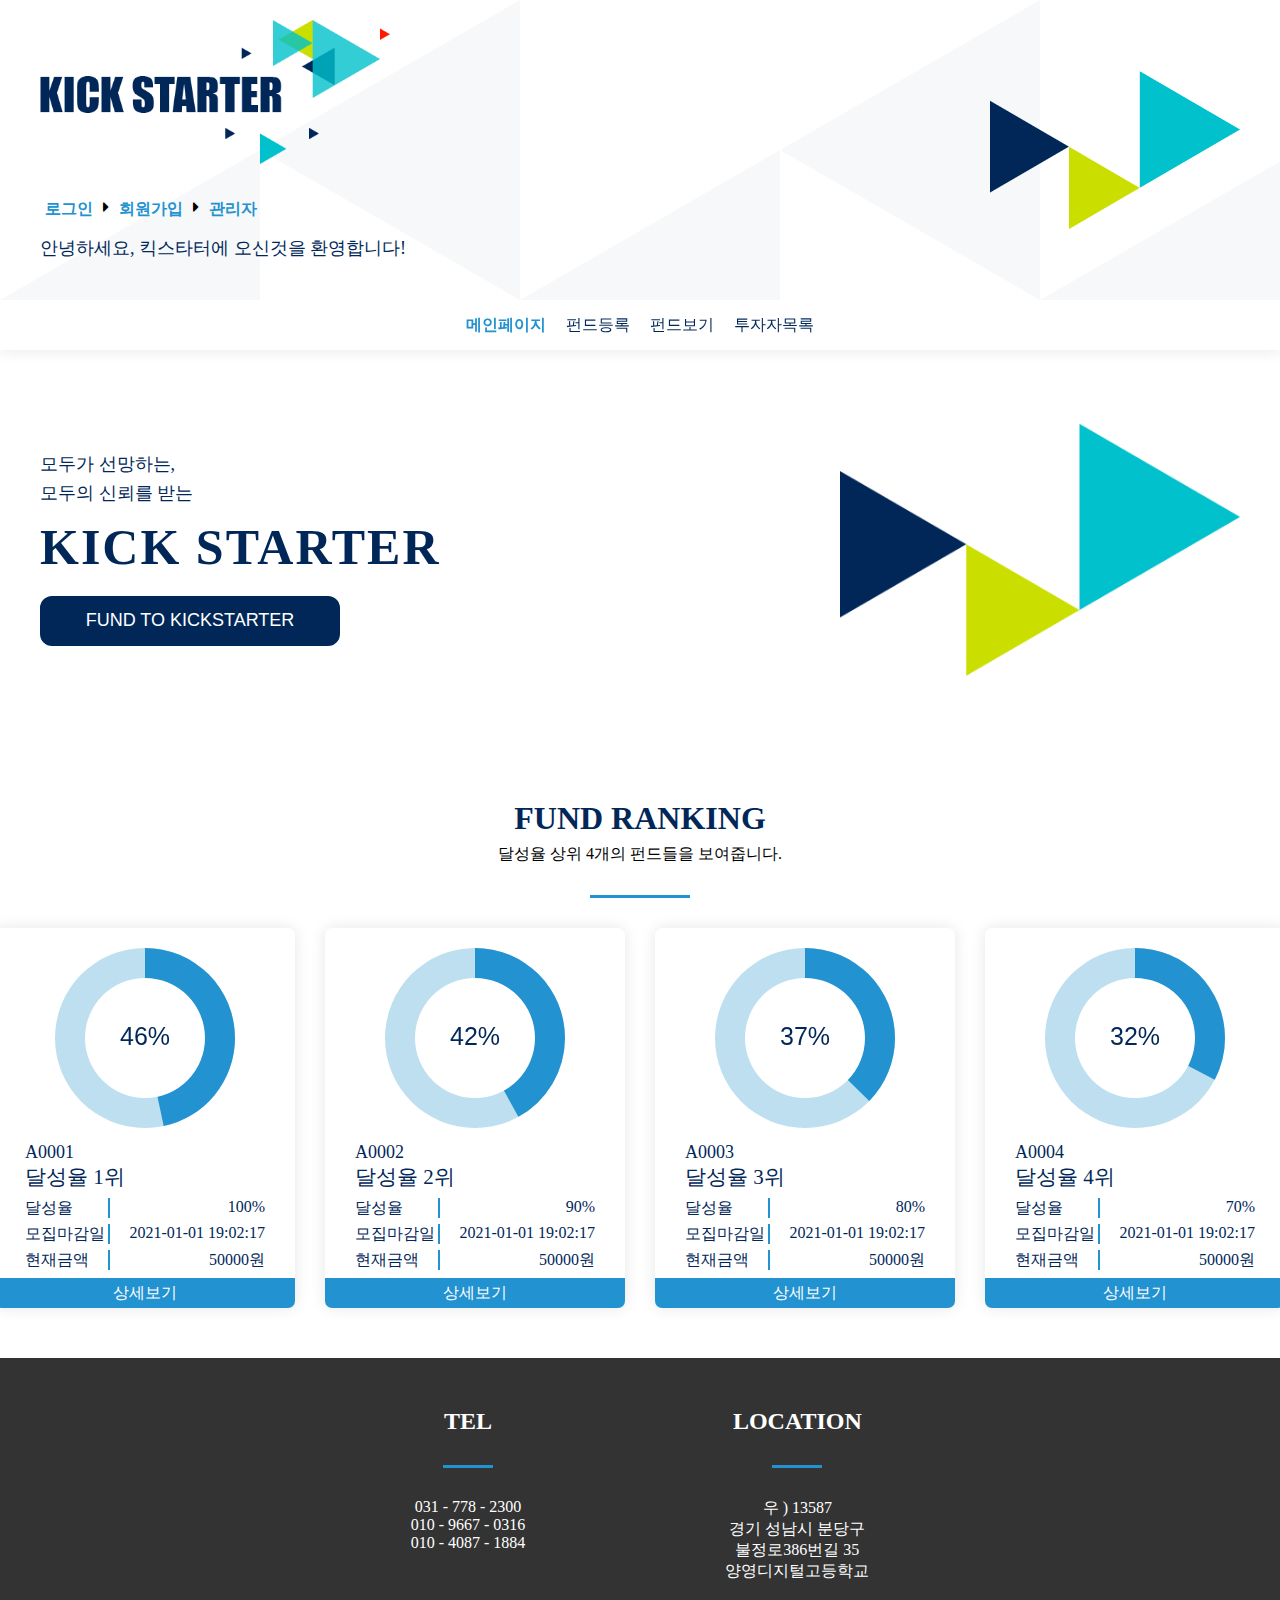
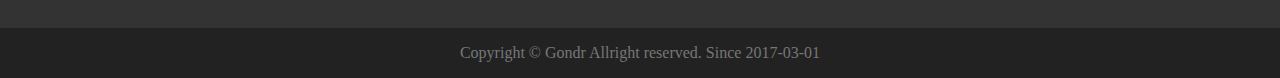
==== index.html @ 02df8975 "sdfg" ====
<!DOCTYPE html>
<html lang="ko">
<head>
	<meta charset="UTF-8">
	<meta name="viewport" content="width=device-width, initial-scale=1">
	<title>KICK STARTER</title>
	<link rel="stylesheet" href="/js/fontawesome/css/all.css">
	<link rel="stylesheet" href="/style.css">
	<script src="/js/jquery-3.4.1.js"></script>
	<script src="/js/Fund.js"></script>
	<script src="/js/Investor.js"></script>
	<script src="/js/script.js"></script>
</head>
<body>
	
	<header>
		<div class="size">
			<a href="/index.html">
				<img src="/images/logo.png" alt="logo">
			</a>
			<img src="/images/logo-2.png" alt="logo-2">
			<ul id="login-menu">
				<li><a href="/login.html">로그인</a></li>
				<li><i class="fas fa-caret-right"></i></li>
				<li><a href="/register.html">회원가입</a></li>
				<li><i class="fas fa-caret-right"></i></li>
				<li><a href="#">관리자</a></li>
			</ul>
			<p class="des">안녕하세요, 킥스타터에 오신것을 환영합니다!</p>
		</div>
	</header>

	<ul id="menu-bar">
		<li><a href="/index.html" class="click">메인페이지</a></li>
		<li><a href="/adapt.html">펀드등록</a></li>
		<li><a href="/fund.html">펀드보기</a></li>
		<li><a href="/investor.html">투자자목록</a></li>
	</ul>

	<section id="visual">
		<div class="size">
			<p>
				모두가 선망하는, <br>
				모두의 신뢰를 받는
			</p>
			<h3>KICK STARTER</h3>
			<button>FUND TO KICKSTARTER</button>
			<img src="/images/logo-2.png" alt="visuallogo">
		</div>
	</section>

	<section id="fund-ranking">
		<div class="ranking-title">
			<h3>FUND RANKING</h3>
			<p>달성율 상위 4개의 펀드들을 보여줍니다.</p>
			<div class="line100"></div>
		</div>
		<div class="ranking-form">
			<div class="ranking">
				<canvas width="240" height="200"></canvas>
				<h3>A0001</h3>
				<h2>달성율 1위</h2>
				<div class="rank-div">
					<div class="rank-left">
						달성율
					</div>
					<span>100%</span>
				</div>
				<div class="rank-div">
					<div class="rank-left">
						모집마감일
					</div>
					<span>2021-01-01 19:02:17</span>
				</div>
				<div class="rank-div">
					<div class="rank-left">
						현재금액
					</div>
					<span>50000원</span>
				</div>
				<button>상세보기</button>
			</div>
			<div class="ranking">
				<canvas width="240" height="200"></canvas>
				<h3>A0002</h3>
				<h2>달성율 2위</h2>
				<div class="rank-div">
					<div class="rank-left">
						달성율
					</div>
					<span>90%</span>
				</div>
				<div class="rank-div">
					<div class="rank-left">
						모집마감일
					</div>
					<span>2021-01-01 19:02:17</span>
				</div>
				<div class="rank-div">
					<div class="rank-left">
						현재금액
					</div>
					<span>50000원</span>
				</div>
				<button>상세보기</button>
			</div>
			<div class="ranking">
				<canvas width="240" height="200"></canvas>
				<h3>A0003</h3>
				<h2>달성율 3위</h2>
				<div class="rank-div">
					<div class="rank-left">
						달성율
					</div>
					<span>80%</span>
				</div>
				<div class="rank-div">
					<div class="rank-left">
						모집마감일
					</div>
					<span>2021-01-01 19:02:17</span>
				</div>
				<div class="rank-div">
					<div class="rank-left">
						현재금액
					</div>
					<span>50000원</span>
				</div>
				<button>상세보기</button>
			</div>
			<div class="ranking">
				<canvas width="240" height="200"></canvas>
				<h3>A0004</h3>
				<h2>달성율 4위</h2>
				<div class="rank-div">
					<div class="rank-left">
						달성율
					</div>
					<span>70%</span>
				</div>
				<div class="rank-div">
					<div class="rank-left">
						모집마감일
					</div>
					<span>2021-01-01 19:02:17</span>
				</div>
				<div class="rank-div">
					<div class="rank-left">
						현재금액
					</div>
					<span>50000원</span>
				</div>
				<button>상세보기</button>
			</div>
		</div>
	</section>

	<footer>
		<div class="footer-boxes">
			<div class="footer-box">
				<h3>TEL</h3>
				<div class="line50"></div>
				<p>
					031 - 778 - 2300 <br>
					010 - 9667 - 0316 <br>
					010 - 4087 - 1884
				</p>
			</div>
			<div class="footer-box">
				<h3>LOCATION</h3>
				<div class="line50"></div>
				<p>
					우 ) 13587 <br>
					경기 성남시 분당구 <br>
					불정로386번길 35 <br>
					양영디지털고등학교
				</p>
			</div>
		</div>
		<div class="footer-under">
			<p>Copyright &copy; Gondr Allright reserved. Since 2017-03-01</p>
		</div>
	</footer>

</body>
</html>
---- style.css ----
@charset "utf-8";

* {
	margin: 0;
	padding: 0;
	box-sizing: border-box;
}

ul,li {
	list-style: none;
}

a {
	text-decoration: none;
	color: #002758;
}

body {
	position: relative;
	width: 100%;
	height: 100%;
}

.size {
	position: relative;
	width: 1200px;
	height: 100%;
	margin: 0 auto;
}

.dn {
	display: none;
}

.db {
	display: block;
}

.line100 {
	width: 100px;
	height: 3px;
	margin: 30px auto;
	border: none;
	background-color: #2292d1;
}
.line50 {
	width: 50px;
	height: 3px;
	margin: 30px auto;
	border: none;
	background-color: #2292d1;
}

.click {
	font-weight: bold;	
	color: #2292d1 !important;
}

/*헤더설정*/
header {
	position: relative;
	width: 100%;
	height: 300px;
	background-color: #fff;
	background-image: url("/images/logo-back.png");
	background-repeat: repeat;
	z-index: 100;
}

header > .size > a > img {
	width: 350px;
	position: absolute;
	left: 0;
	top: 20px;
}

header > .size > img {
	width: 250px;
	position: absolute;
	right: 0;
	top: 50%;
	transform: translateY(-50%);
}

#login-menu {
	position: absolute;
	left: 0;
	bottom: 80px;
}

#login-menu > li {
	float: left;
	margin: 0 5px;
}

#login-menu > li > a {
	color: #2292d1;
	font-weight: bold;
	font-size: 16px;
}

.des {
	position: absolute;
	left: 0;
	bottom: 40px;
	font-size: 18px;
	color: #002758;
}

/*메뉴바*/
#menu-bar {
	width: 100%;
	height: 50px;
	background-color: #fff;
	box-shadow: 0px 0px 15px rgba(0,0,0,0.1);
	position: sticky;
	left: 0;
	top: 0;
	z-index: 50;
	display: flex;
	flex-direction: row;
	justify-content: center;
	align-items: center;
}
#menu-bar > li {
	margin: 0 10px;
}
#menu-bar > li > a {
	color: #002758;
}
#menu-bar > li > a:hover {
	font-weight: bold; 
	color: #2292d1;
}

/*푸터*/
footer {
	width: 100%;
	height: 320px;
	display: flex;
	flex-direction: column;
}

footer > .footer-boxes {
	width: 100%;
	height: 270px;
	background-color: #333;
	display: flex;
	flex-direction: row;
	justify-content: center;
	padding-top: 50px;
	color: #fff;
}

.footer-boxes > .footer-box {
	display: flex;
	flex-direction: column;
	align-items: center;
	margin: 0 100px;
	text-align: center;
}
.footer-box > h3 {
	font-size: 24px;
}
.footer-box > p {
	font-size: 16px;
}

footer > .footer-under {
	width: 100%;
	height: 50px;
	background-color: #222;
	text-align: center;
}
footer > .footer-under > p {
	color: #777;
	font-size: 16px;
	line-height: 50px;
}

/*메인-비쥬얼*/
#visual {
	width: 100%;
	height: 400px;
}

#visual > .size {
	padding-top: 100px;
}

#visual > .size > img {
	position: absolute;
	right: 0;
	top: 50%;
	transform: translateY(-50%);
	width: 400px;
}

#visual > .size > p {
	line-height: 1.6;
	font-size: 18px;
	color: #002758;
	font-weight: 400;
	margin-bottom: 10px;
}

#visual > .size > h3 {
	color: #002758;
	letter-spacing: 2px;
	font-weight: 600;
	font-size: 50px;
	margin-bottom: 20px;
}

#visual > .size > button {
	width: 300px;
	height: 50px;
	border: 2px solid #002758;
	background-color: #002758;
	color: #fff;
	border-radius: 12px;
	cursor: pointer;
	font-size: 18px;
	font-weight: 400;
}

#visual > .size > button:hover {
	background-color: #fff;
	color: #002758;
}

/*메인-펀드랭킹*/
#fund-ranking {
	width: 100%;
	margin: 50px auto;
	display: flex;
	flex-direction: column;
	align-items: center;
}
.ranking-title {
	display: flex;
	flex-direction: column;
	align-items: center;
	justify-content: center;
}
.ranking-title > h3 {
	color: #002758;
	font-size: 32px;
	font-weight: 600;
	margin-bottom: 7px;
}
.ranking-form {
	width: 1320px;
	height: 380px;
	display: flex;
	flex-direction: row;
	align-items: center;
}
.ranking {
	width: 300px;
	height: 100%;
	margin: 0 15px;
	background-color: #fff;
	box-shadow: 0px 0px 15px rgba(0,0,0,0.1);
	border-radius: 7px;
	position: relative;
	padding: 10px 30px;
	color: #002758;
}
.ranking > h3 {
	font-weight: 400;
	font-size: 18px;
}
.ranking > h2 {
	font-weight: 400;
	font-size: 21px;
	margin-bottom: 7px;
}
.rank-div {
	width: 100%;
	height: 20px;
	margin-bottom: 6px;
	position: relative;
}
.rank-left {
	position: absolute;
	left: 0;
	top: 0;
	width: 85px;
	height: 100%;
	border-right: 2px solid #2292d1;
}
.rank-div > span {
	position: absolute;
	right: 0;
	top: 0;
}
.rank-div > p {
	position: absolute;
	right: 0;
	top: 0;
}
.ranking > button {
	position: absolute;
	width: 100%;
	height: 30px;
	left: 0;
	bottom: 0;
	background-color: #2292d1;
	border: none;
	border-bottom-right-radius: 7px;
	border-bottom-left-radius: 7px;
	cursor: pointer;
	color: #fff;
	font-size: 16px;
}

/*펀드보기*/
#fund-view {
	width: 100%;
	height: auto;
	margin: 80px auto;
}

#fund-view > .size {
	display: flex;
	flex-direction: column;
	align-items: center;
}

.fund-view-title {
	width: 100%;
	display: flex;
	flex-direction: column;
	justify-content: center;
	align-items: center;
	color: #002758;
	margin-bottom: 50px;
}
.fund-view-title > h3 {
	font-size: 42px;
	font-weight: 400;
}
.fund-view-title > p {
	font-size: 16px;
}

.fund-upper {
	width: 100%;
	margin-bottom: 50px;
	padding-left: 30px;
}
.fund-upper > h3 {
	color: #2292d1;
	font-weight: 400;
	font-size: 27px;
}
#fcnt {
	font-weight: 600;
	font-size: 48px;
}
.fund-upper > p {
	color: #555;
	font-size: 18px;
	font-weight: 400;
}

.fund-form {
	width: 100%;
	display: flex;
	flex-direction: column;
}

.fund {
	width: 100%;
	/*height: 350px;*/
	background-color: #fff;
	box-shadow: 0px 0px 15px rgba(0,0,0,0.1);
	border-radius: 7px;
	display: flex;
	flex-direction: column;
	padding: 30px 50px;
	margin-bottom: 30px;
	position: relative;
}
.fund-title {
	position: relative;
	width: 100%;
	height: 50px;
	color: #002758;
	margin-bottom: 12px;
}
.fund-title > h3 {
	font-weight: 400;
	font-size: 18px;
}
.fund-title > h2 {
	font-weight: 400;
	font-size: 24px;
}
.fund-status {
	width: 120px;
	height: 35px;
	position: absolute;
	right: 0;
	top: 0;
	background-color: #f7f7f7;
	border-radius: 20px;
	text-align: center;
	line-height: 35px;
}
.fund-views {
	width: 100%; 
	height: 200px;
}
.fund-views > * {
	float: left;
}
.fund-notice {
	width: 800px;
	height: 100%;
	display: flex;
	flex-direction: row;
	justify-content: space-between;
	padding-top: 30px;
	margin-left: 20px;
}
.fund-notice > div {
	display: flex;
	flex-direction: column;
	align-items: center;
}
.fund-notice > div > h3 {
	color: #002758;
	font-size: 21px;
	font-weight: 400;
}
.fund-notice > div > p {
	color: #333;
	font-size: 18px;
	font-weight: 400;
}
.fund-btns {
	height: 30px;
	position: absolute;
	right: 60px;
	bottom: 20px;
}
.fund-btns > button {
	height: 100%;
	padding: 0 20px;
	border: 1px solid #2292d1;
	border-radius: 12px;
	background-color: #fff;
	color: #2292d1;
	text-align: center;
	height: 30px;
	cursor: pointer;
	margin-left: 7px;
}

/*페이지네이션*/
#pagination-bar {
	display: flex;
	flex-direction: row;
	justify-content: center;
	align-items: center;
	margin-top: 20px;
}
#pagination-bar > li {
	margin: 0 2px;
}
#pagination-bar > li > a {
	width: 30px;
	height: 30px;
	background-color: #fff;
	border: 1px solid #2292d1;
	color: #2292d1;
	display: block;
	text-align: center;
	line-height: 30px;
}

/*펀드등록*/
#fund-adapt {
	width: 100%;
	height: 1080px;
	background-image: url("/images/background.png");
	background-size: cover;
	background-position: center;
	display: flex;
	justify-content: center;
	align-items: center;
}
.adapt {
	width: 500px;
	height: 800px;
	background-color: #fff;
	box-shadow: 0px 0px 15px rgba(0,0,0,.1);
	border-radius: 12px;
	padding: 20px 70px;
	position: relative;
}
.adapt-title {
	width: 100%;
	display: flex;
	flex-direction: column;
	justify-content: center;
	align-items: center;
	margin-bottom: 30px;
}
.adapt-title > h3 {
	color: #002758;
	font-weight: 400;
	font-size: 27px;
}
.adapt-title > p {
	color: #555;
	font-weight: 400;
	font-size: 16px;
}
.adapt-notice {
	width: 100%;
	margin-bottom: 20px;
}
.adapt-notice > h3 {
	color: #002758;
	font-weight: 400;
	font-size: 18px;
	margin-bottom: 7px;
}
.adapt-notice > input {
	width: 100%;
	height: 30px;
	background-color: #fff;
	border: none;
	border-bottom: 1px solid #2292d1;
	padding: 0 12px;
}
.adapt-notice > textarea {
	resize: none;
	width: 100%;
	height: 100px;
	border: none;
	border : 1px solid #2292d1;
	padding: 20px;
}
.ok {
	width: 350px;
	height: 50px;
	background-color: #00c1cc;
	border: none;
	color: #fff;
	font-size: 21px;
	font-weight: 400;
	position: absolute;
	left: 50%;
	bottom: 40px;
	transform: translateX(-50%);
	cursor: pointer;
}

/*회원가입*/

#fund-register {
	width: 100%;
	height: 800px;
	background-image: url("/images/background.png");
	background-size: cover;
	background-position: center;
	display: flex;
	justify-content: center;
	align-items: center;
}

.register {
	width: 500px;
	height: 550px;
	background-color: #fff;
	box-shadow: 0px 0px 15px rgba(0,0,0,.1);
	border-radius: 12px;
	padding: 20px 70px;
	position: relative;
}


/*투자자목록*/
#fund-investor {
	width: 100%;
	height: auto;
	margin: 80px auto;
}

.investor-title {
	width: 100%;
	display: flex;
	flex-direction: column;
	justify-content: center;
	align-items: center;
	color: #002758;
	margin-bottom: 50px;
}
.investor-title > h3 {
	font-size: 42px;
	font-weight: 400;
}
.investor-title > p {
	font-size: 16px;
}

.investor-upper {
	width: 100%;
	height: 90px;
	margin-bottom: 50px;
	padding-left: 30px;
	position: relative;
}
.investor-upper > h3 {
	color: #2292d1;
	font-weight: 400;
	font-size: 27px;
}
#icnt {
	font-weight: 600;
	font-size: 48px;
}
.investor-upper > p {
	color: #555;
	font-size: 18px;
	font-weight: 400;
}
#inv {
	width: 150px;
	height: 35px;
	position: absolute;
	right: 0;
	bottom: 0;
	background: none;
	border: none;
	border-bottom: 2px solid #2292d1;
	color: #002758;
	font-weight: 400;
	font-size: 18px;
	padding-left: 12px;
}

.investor-form {
	width: 100%;
	display: flex;
	flex-direction: column;
}
.investor-form-title {
	width: 100%;
	height: 50px;
	display: flex;
	flex-direction: row;
	justify-content: space-between;
	align-items: center;
	border-bottom: 2px solid #2292d1;
	margin-bottom: 20px;
}
.investor-form-title > div {
	flex: 1;
	text-align: center;
	color: #2292d1;
}
.investor {
	width: 100%;
	height: 70px;
	background-color: #fff;
	box-shadow: 0px 0px 15px rgba(0,0,0,0.1);
	margin-bottom: 20px;
	border-radius: 12px;
	display: flex;
	flex-direction: row;
	justify-content: space-between;
	align-items: center;
}
.investor > div {
	flex: 1;
	text-align: center;
	color: #002758;
	display: flex;
	flex-direction: row; 
	justify-content: center;
	align-items: center;
}
.investor > div > canvas {
	border-radius: 7px;
	margin-right: 5px;
}

/*반응형*/
@media (max-width: 480px) {

	body {
		width: 480px;
	}

	.size {
		width: 400px;
	}

	/*헤더*/
	header {
		height: 200px;
		background-size: cover;
		background-position: center;
	}

	header > .size > a > img {
		width: 250px;
	}

	header > .size > img {
		display: none;
	}

	#login-menu {
		bottom: 50px;
	}

	.des {
		bottom: 15px;
	}

	/*푸터*/
	.footer-boxes > .footer-box {
		margin: 0 30px; 
	}

	/*메인-비쥬얼*/
	#visual {
		height: 500px;
	}

	#visual > .size {
		padding-top: 50px;
		text-align: center;
	}

	#visual > .size > img {
		width: 300px;
		top: unset;
		bottom: 30px;
		left: 50%;
		transform: translateX(-50%);
	}

	/*메인-펀드랭킹*/
	.ranking-form {
		width: auto;
		margin: 0 auto;
		height: auto; 
		flex-direction: column;
	}
	.ranking {
		height: 380px;
		margin-bottom: 20px;
	}

	/*펀드보기*/
	.fund {
		padding: 40px 30px;
		height: 560px; 	
		position: relative;
	}
	.fund-title {
		padding-top: 15px;
		margin-bottom: 15px;
	}
	.fund-status {
		top: -10px;
	}
	.fund-views {
		height: auto;
		text-align: center;
		position: relative;
		margin: 20px auto;
	}
	.fund-views > canvas {
		margin: 0 auto;
		width: 50%;
		position: absolute;
		left: 0;
	}
	.fund-notice {
		width: 50%;
		height: auto;
		position: absolute;
		right: 0;
		flex-direction: column;
	}
	.fund-notice > div {
		margin-bottom: 20px;
	}
	.fund-notice > div > .line50 {
		margin: 7px auto;
	}
	.fund-notice > div > h3 {
		color: #2292d1;
	}
	.fund-btns {
		width: 100%;
		height: 30px;
		left: 0;
		padding-left: 30px;
	}
	.fund-btns > button {
		padding: 0 50px;
	}
	/*펀드등록*/
	#fund-adapt {
		height: auto;
	}
	.adapt {
		margin-top: 30px;
		width: auto;
		background: none;
		box-shadow: none;
	}
	.adapt-notice > input {
		background: none;
	}

	/*회원가입*/
	#fund-register {
		height: auto;
	}
	.register {
		margin-top: 30px;
		background: none;
		box-shadow: none;
	}

	/*투자자목록*/
	.investor-form {
		flex-direction: row;
	}
	.investor-form-title {
		flex: 1;
		flex-direction: column;
		height: 200px;
		border-top: 2px solid #2292d1;
		margin-right: 12px;
	}
	.investor-form-title > div {
		display: flex; 
		justify-content: center;
		align-items: center;
	}
	.investors {
		flex: 3
	}
	.investor {
		width: 280px;	
		height: 200px;
		flex-direction: column;
	}
}
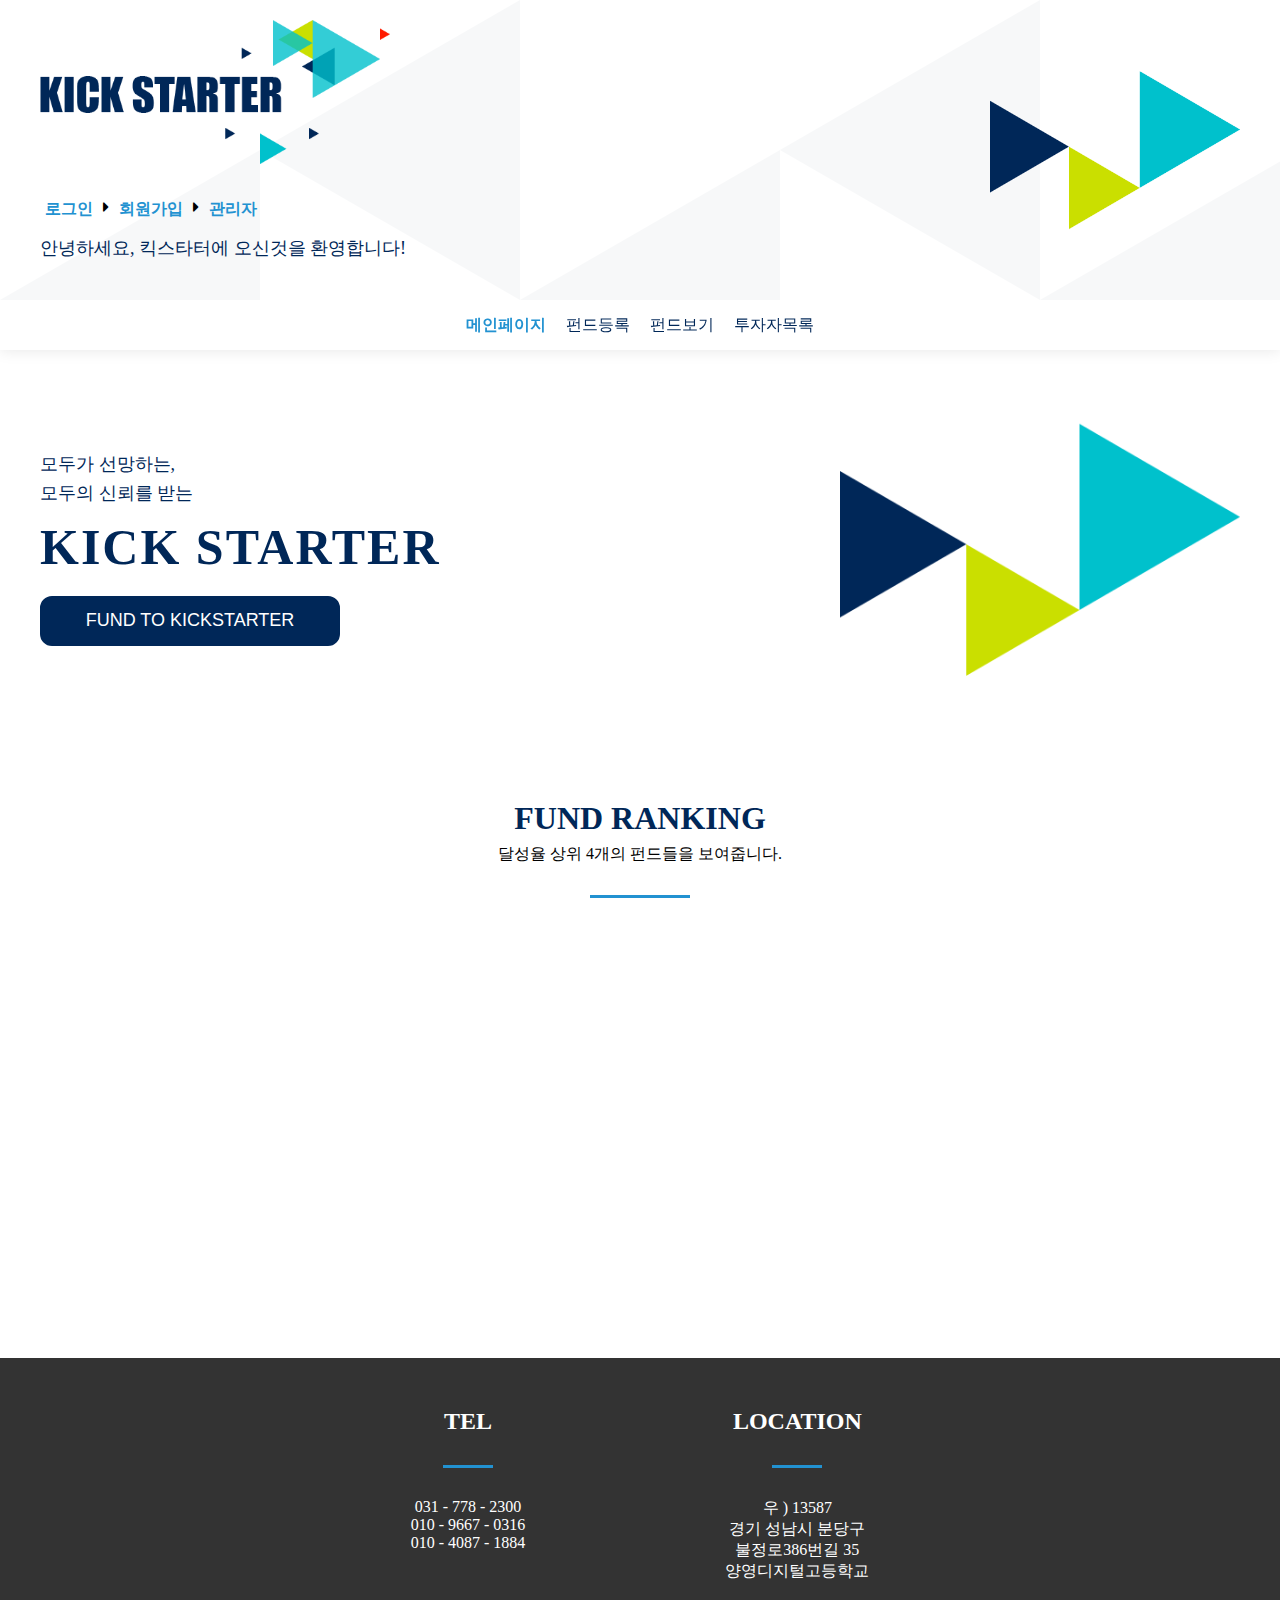
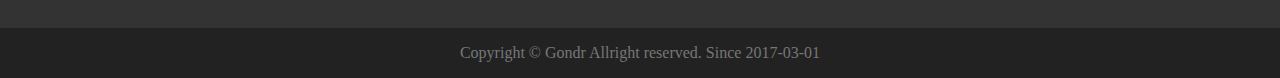
==== commit 6d8a801f: "오늘 8월 6일" ====
--- a/index.html
+++ b/index.html
@@ -56,102 +56,7 @@
 			<div class="line100"></div>
 		</div>
 		<div class="ranking-form">
-			<div class="ranking">
-				<canvas width="240" height="200"></canvas>
-				<h3>A0001</h3>
-				<h2>달성율 1위</h2>
-				<div class="rank-div">
-					<div class="rank-left">
-						달성율
-					</div>
-					<span>100%</span>
-				</div>
-				<div class="rank-div">
-					<div class="rank-left">
-						모집마감일
-					</div>
-					<span>2021-01-01 19:02:17</span>
-				</div>
-				<div class="rank-div">
-					<div class="rank-left">
-						현재금액
-					</div>
-					<span>50000원</span>
-				</div>
-				<button>상세보기</button>
-			</div>
-			<div class="ranking">
-				<canvas width="240" height="200"></canvas>
-				<h3>A0002</h3>
-				<h2>달성율 2위</h2>
-				<div class="rank-div">
-					<div class="rank-left">
-						달성율
-					</div>
-					<span>90%</span>
-				</div>
-				<div class="rank-div">
-					<div class="rank-left">
-						모집마감일
-					</div>
-					<span>2021-01-01 19:02:17</span>
-				</div>
-				<div class="rank-div">
-					<div class="rank-left">
-						현재금액
-					</div>
-					<span>50000원</span>
-				</div>
-				<button>상세보기</button>
-			</div>
-			<div class="ranking">
-				<canvas width="240" height="200"></canvas>
-				<h3>A0003</h3>
-				<h2>달성율 3위</h2>
-				<div class="rank-div">
-					<div class="rank-left">
-						달성율
-					</div>
-					<span>80%</span>
-				</div>
-				<div class="rank-div">
-					<div class="rank-left">
-						모집마감일
-					</div>
-					<span>2021-01-01 19:02:17</span>
-				</div>
-				<div class="rank-div">
-					<div class="rank-left">
-						현재금액
-					</div>
-					<span>50000원</span>
-				</div>
-				<button>상세보기</button>
-			</div>
-			<div class="ranking">
-				<canvas width="240" height="200"></canvas>
-				<h3>A0004</h3>
-				<h2>달성율 4위</h2>
-				<div class="rank-div">
-					<div class="rank-left">
-						달성율
-					</div>
-					<span>70%</span>
-				</div>
-				<div class="rank-div">
-					<div class="rank-left">
-						모집마감일
-					</div>
-					<span>2021-01-01 19:02:17</span>
-				</div>
-				<div class="rank-div">
-					<div class="rank-left">
-						현재금액
-					</div>
-					<span>50000원</span>
-				</div>
-				<button>상세보기</button>
-			</div>
+			<!-- 이곳에 펀드랭킹이 들어옵니다. -->
 		</div>
 	</section>
 
--- a/style.css
+++ b/style.css
@@ -690,6 +690,67 @@
 	margin-right: 5px;
 }
 
+
+/*B모듈*/
+
+/*팝업창*/
+.back {
+	width: 100%;
+	position: relative;
+	z-index: 100;
+}
+
+.pop {
+	width: 100%;
+	height: 100%;
+	position: fixed;
+	top: 0;
+	left: 0;
+	background-color: rgba(0,0,0,0.5);
+	cursor: pointer;
+}
+
+.up {
+	width: 500px;
+	padding: 50px;
+	background-color: #fff;
+	position: fixed;
+	top: 50%;
+	left: 50%;
+	transform: translate(-50%,-50%);
+}
+.up .close-pop {
+	position: absolute;
+	top: 0;
+	right: 20px;
+	cursor: pointer;
+	font-size: 35px;
+	color: #002758;
+}
+.up-box {
+	width: 100%;
+	height: 30px;
+	display: block;
+	max-height: 60px;
+	margin-bottom: 12px;
+	color: #002758;
+}
+.up-left {
+	float: left; 
+	width: 100px;
+	border-right: 1.4px solid #2292d1;
+}
+.up-box > span {
+	float: right;
+	width: 200px;
+	max-height: 50px;
+	height: auto;
+	text-align: right;
+	word-break: break-all;
+	overflow-y: scroll;
+}
+
+
 /*반응형*/
 @media (max-width: 480px) {
 
@@ -857,4 +918,4 @@
 		height: 200px;
 		flex-direction: column;
 	}
-}+}
